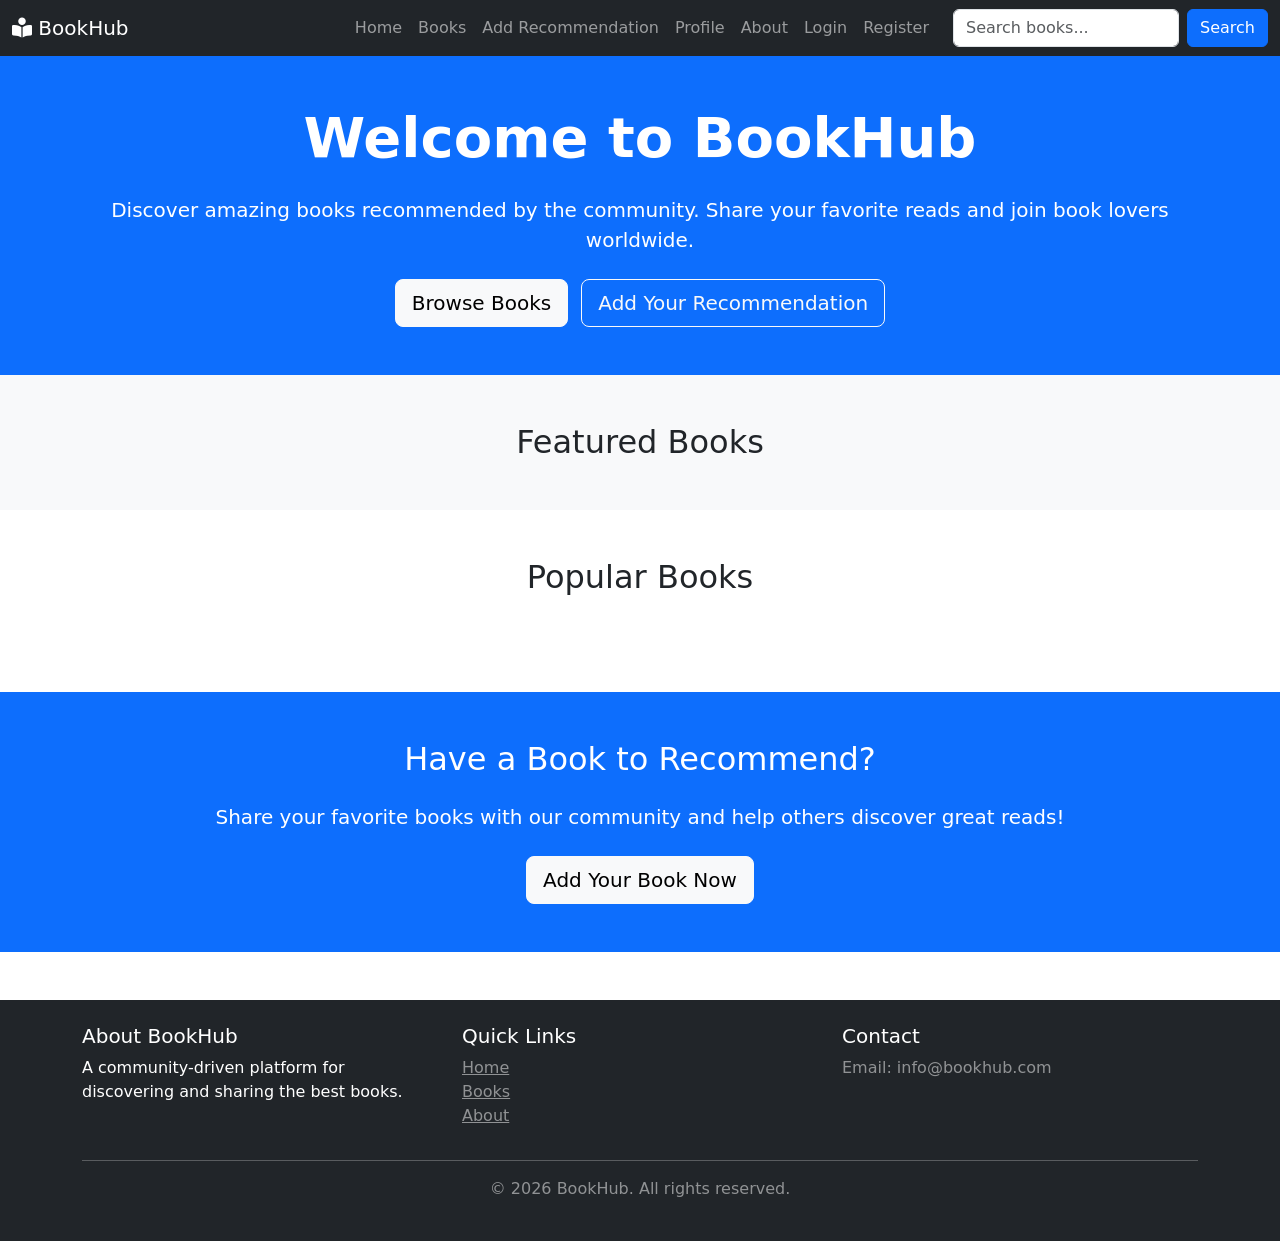
==== index.html @ e78e39db "Add basic files" ====
<!DOCTYPE html>
<html lang="en">
<head>
    <meta charset="UTF-8">
    <meta name="viewport" content="width=device-width, initial-scale=1.0">
    <title>BookHub - Crowdsourced Book Recommendations</title>
    <!-- Bootstrap 5 CSS -->
    <link href="https://cdnjs.cloudflare.com/ajax/libs/bootstrap/5.3.0/css/bootstrap.min.css" rel="stylesheet">
    <!-- Font Awesome for stars -->
    <link href="https://cdnjs.cloudflare.com/ajax/libs/font-awesome/6.4.0/css/all.min.css" rel="stylesheet">
    <!-- Custom CSS -->
    <link rel="stylesheet" href="css/style.css">
</head>
<body>
    <!-- Navigation Bar -->
    <nav class="navbar navbar-expand-lg navbar-dark bg-dark sticky-top">
        <div class="container-fluid">
            <a class="navbar-brand" href="index.html">
                <i class="fas fa-book-reader"></i> BookHub
            </a>
            <button class="navbar-toggler" type="button" data-bs-toggle="collapse" data-bs-target="#navbarNav">
                <span class="navbar-toggler-icon"></span>
            </button>
            <div class="collapse navbar-collapse" id="navbarNav">
                <ul class="navbar-nav ms-auto">
                    <li class="nav-item">
                        <a class="nav-link" href="index.html">Home</a>
                    </li>
                    <li class="nav-item">
                        <a class="nav-link" href="books.html">Books</a>
                    </li>
                    <li class="nav-item">
                        <a class="nav-link" href="add-book.html">Add Recommendation</a>
                    </li>
                    <li class="nav-item">
                        <a class="nav-link" href="profile.html">Profile</a>
                    </li>
                    <li class="nav-item">
                        <a class="nav-link" href="about.html">About</a>
                    </li>
                    <li class="nav-item">
                        <a class="nav-link" href="login.html">Login</a>
                    </li>
                    <li class="nav-item">
                        <a class="nav-link" href="register.html">Register</a>
                    </li>
                </ul>
                <!-- Search Bar -->
                <form class="d-flex ms-3" id="navSearchForm">
                    <input class="form-control me-2" type="text" id="navSearchInput" placeholder="Search books...">
                    <button class="btn btn-primary" type="submit">Search</button>
                </form>
            </div>
        </div>
    </nav>

    <!-- Hero Banner -->
    <section class="hero-banner bg-primary text-white py-5">
        <div class="container text-center">
            <h1 class="display-4 fw-bold mb-4">Welcome to BookHub</h1>
            <p class="lead mb-4">Discover amazing books recommended by the community. Share your favorite reads and join book lovers worldwide.</p>
            <a href="books.html" class="btn btn-light btn-lg me-2">Browse Books</a>
            <a href="add-book.html" class="btn btn-outline-light btn-lg">Add Your Recommendation</a>
        </div>
    </section>

    <!-- Featured Books Section -->
    <section class="py-5 bg-light">
        <div class="container">
            <h2 class="text-center mb-4">Featured Books</h2>
            <div id="featuredBooks" class="row g-4">
                <!-- Featured books will be loaded here by JavaScript -->
            </div>
        </div>
    </section>

    <!-- Popular Books Section -->
    <section class="py-5">
        <div class="container">
            <h2 class="text-center mb-4">Popular Books</h2>
            <div id="popularBooks" class="row g-4">
                <!-- Popular books will be loaded here by JavaScript -->
            </div>
        </div>
    </section>

    <!-- Call-to-Action Section -->
    <section class="cta-section bg-primary text-white py-5 mt-5">
        <div class="container text-center">
            <h2 class="mb-4">Have a Book to Recommend?</h2>
            <p class="lead mb-4">Share your favorite books with our community and help others discover great reads!</p>
            <a href="add-book.html" class="btn btn-light btn-lg">Add Your Book Now</a>
        </div>
    </section>

    <!-- Footer -->
    <footer class="bg-dark text-white mt-5 py-4">
        <div class="container">
            <div class="row">
                <div class="col-md-4">
                    <h5>About BookHub</h5>
                    <p>A community-driven platform for discovering and sharing the best books.</p>
                </div>
                <div class="col-md-4">
                    <h5>Quick Links</h5>
                    <ul class="list-unstyled">
                        <li><a href="index.html" class="text-white-50">Home</a></li>
                        <li><a href="books.html" class="text-white-50">Books</a></li>
                        <li><a href="about.html" class="text-white-50">About</a></li>
                    </ul>
                </div>
                <div class="col-md-4">
                    <h5>Contact</h5>
                    <p class="text-white-50">Email: info@bookhub.com</p>
                </div>
            </div>
            <hr class="my-3">
            <div class="text-center text-white-50">
                <p>&copy; 2026 BookHub. All rights reserved.</p>
            </div>
        </div>
    </footer>

    <!-- jQuery -->
    <script src="https://code.jquery.com/jquery-3.6.0.min.js"></script>
    <!-- Bootstrap 5 JS -->
    <script src="https://cdnjs.cloudflare.com/ajax/libs/bootstrap/5.3.0/js/bootstrap.bundle.min.js"></script>
    <!-- Custom JS -->
    <script src="js/script.js"></script>
    <script src="js/chatbot.js"></script>
    <script>
        // Load featured and popular books on home page
        $(document).ready(function() {
            loadFeaturedBooks();
            loadPopularBooks();
        });

        function loadFeaturedBooks() {
            const books = getAllBooks();
            const featured = books.slice(0, 3);
            renderBooks(featured, '#featuredBooks');
        }

        function loadPopularBooks() {
            const books = getAllBooks();
            const popular = books.sort((a, b) => (b.rating || 0) - (a.rating || 0)).slice(0, 6);
            renderBooks(popular, '#popularBooks');
        }

        function renderBooks(books, containerId) {
            const container = $(containerId);
            container.empty();

            books.forEach(book => {
                const bookCard = `
                    <div class="col-md-4 col-lg-3">
                        <div class="card book-card h-100">
                            <img src="${book.imageUrl || 'https://via.placeholder.com/300x400?text=Book+Cover'}" class="card-img-top book-cover" alt="${book.title}">
                            <div class="card-body d-flex flex-column">
                                <h5 class="card-title">${book.title}</h5>
                                <p class="card-text text-muted">by ${book.author}</p>
                                <p class="card-text"><small class="text-secondary">Genre: ${book.genre}</small></p>
                                <div class="mb-3">
                                    <span class="badge bg-warning text-dark">${(book.rating || 0).toFixed(1)} ⭐</span>
                                </div>
                                <a href="book-detail.html?id=${book.id}" class="btn btn-primary mt-auto">View Details</a>
                            </div>
                        </div>
                    </div>
                `;
                container.append(bookCard);
            });
        }

        // Handle navigation search
        $('#navSearchForm').on('submit', function(e) {
            e.preventDefault();
            const query = $('#navSearchInput').val();
            if (query) {
                window.location.href = `books.html?search=${encodeURIComponent(query)}`;
            }
        });
    </script>
</body>
</html>
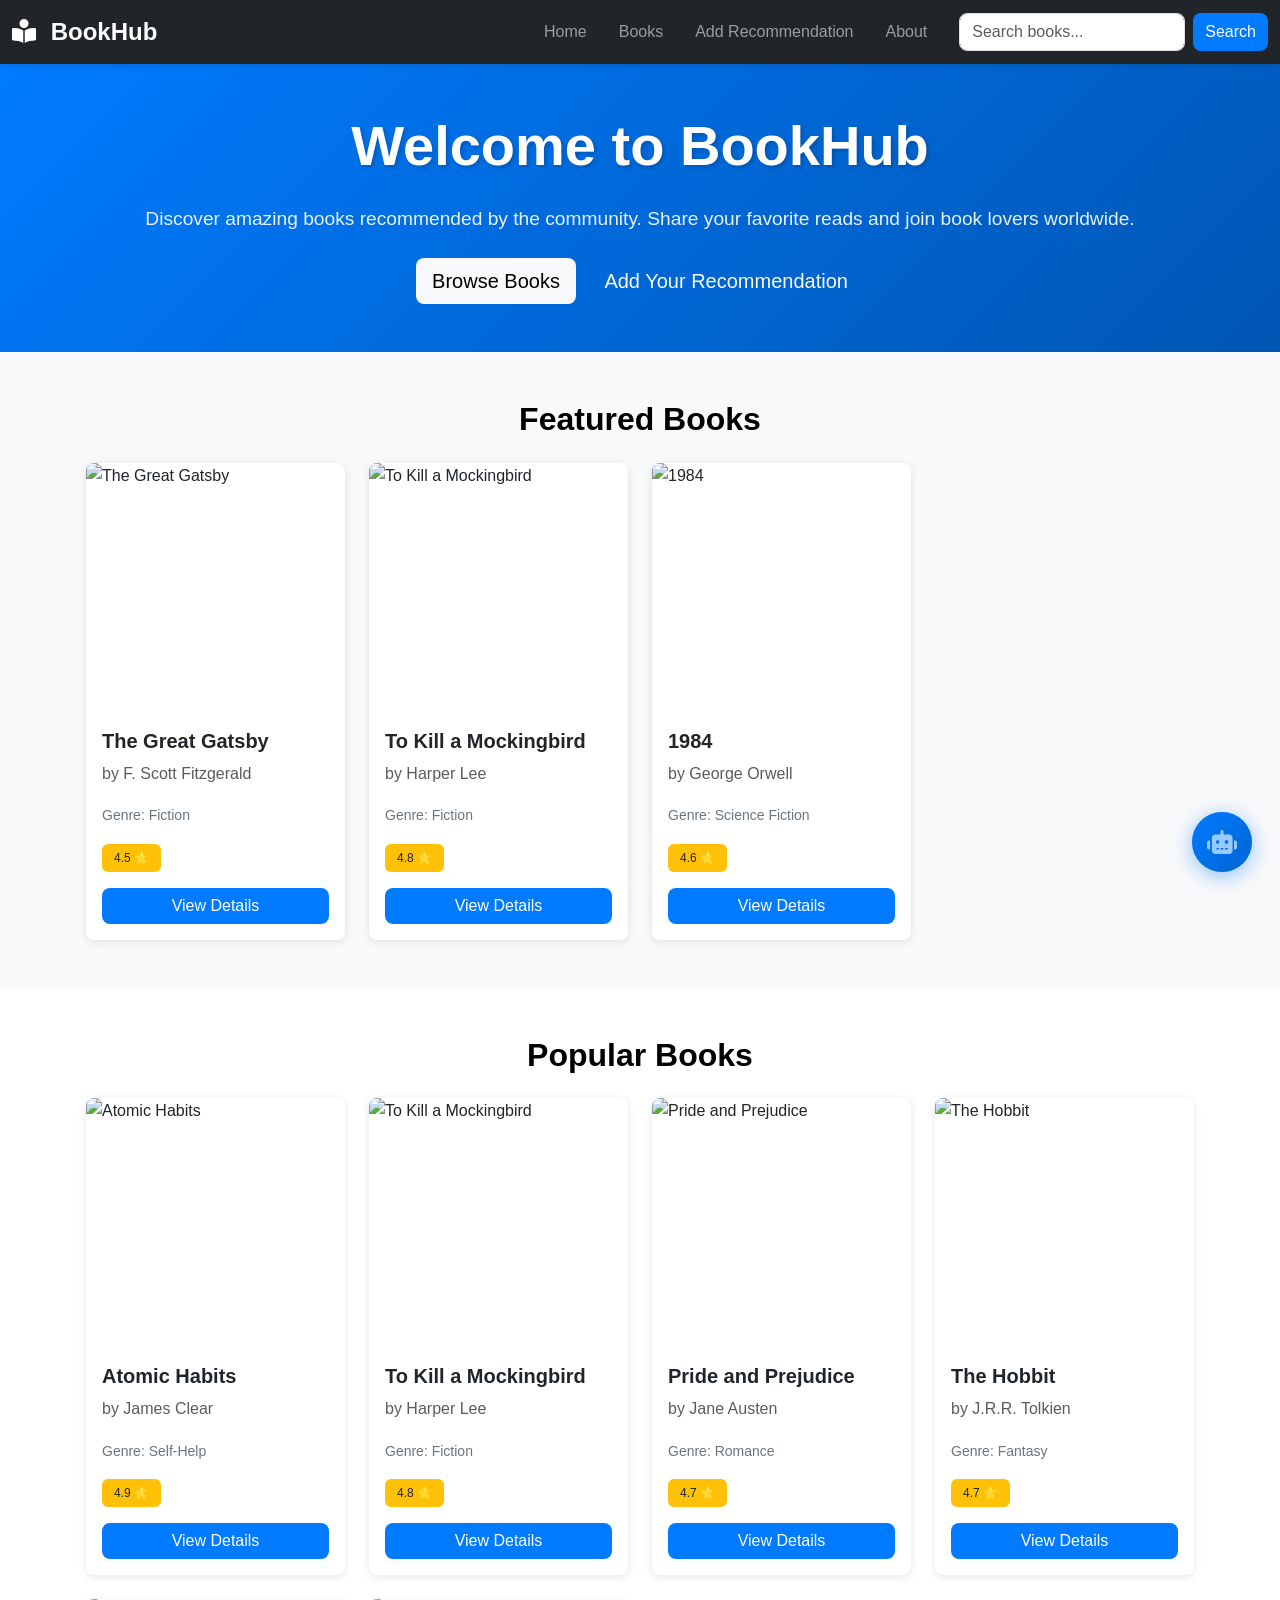
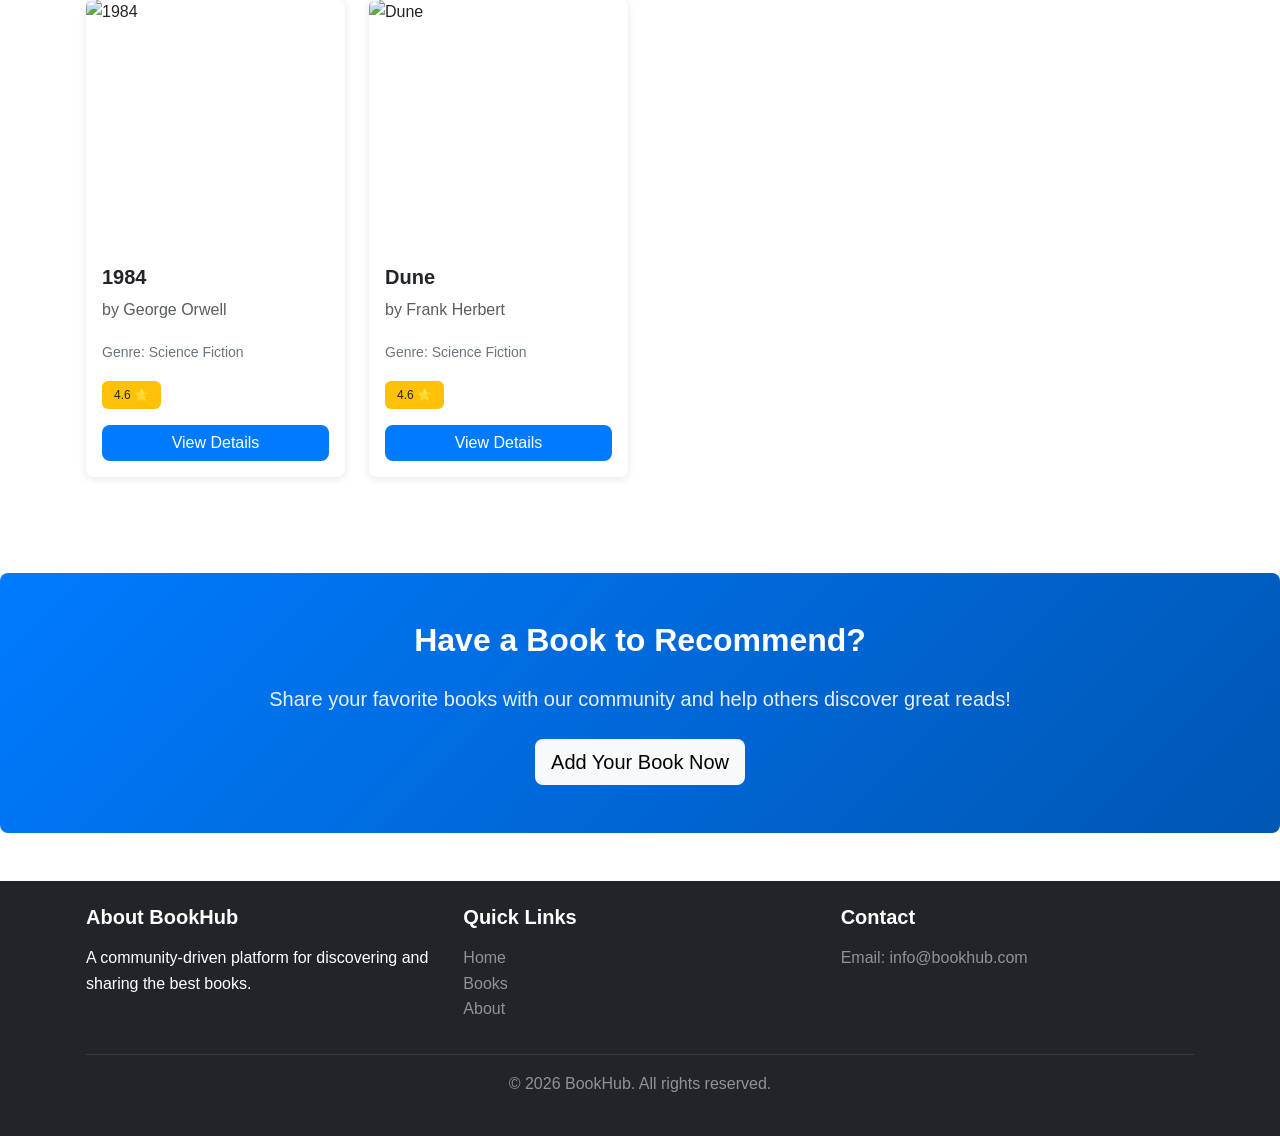
==== commit 7617f29f: "adjust path in html and remove login/register capabilites" ====
--- a/index.html
+++ b/index.html
@@ -1,185 +1,176 @@
-<!DOCTYPE html>
-<html lang="en">
-<head>
-    <meta charset="UTF-8">
-    <meta name="viewport" content="width=device-width, initial-scale=1.0">
-    <title>BookHub - Crowdsourced Book Recommendations</title>
-    <!-- Bootstrap 5 CSS -->
-    <link href="https://cdnjs.cloudflare.com/ajax/libs/bootstrap/5.3.0/css/bootstrap.min.css" rel="stylesheet">
-    <!-- Font Awesome for stars -->
-    <link href="https://cdnjs.cloudflare.com/ajax/libs/font-awesome/6.4.0/css/all.min.css" rel="stylesheet">
-    <!-- Custom CSS -->
-    <link rel="stylesheet" href="css/style.css">
-</head>
-<body>
-    <!-- Navigation Bar -->
-    <nav class="navbar navbar-expand-lg navbar-dark bg-dark sticky-top">
-        <div class="container-fluid">
-            <a class="navbar-brand" href="index.html">
-                <i class="fas fa-book-reader"></i> BookHub
-            </a>
-            <button class="navbar-toggler" type="button" data-bs-toggle="collapse" data-bs-target="#navbarNav">
-                <span class="navbar-toggler-icon"></span>
-            </button>
-            <div class="collapse navbar-collapse" id="navbarNav">
-                <ul class="navbar-nav ms-auto">
-                    <li class="nav-item">
-                        <a class="nav-link" href="index.html">Home</a>
-                    </li>
-                    <li class="nav-item">
-                        <a class="nav-link" href="books.html">Books</a>
-                    </li>
-                    <li class="nav-item">
-                        <a class="nav-link" href="add-book.html">Add Recommendation</a>
-                    </li>
-                    <li class="nav-item">
-                        <a class="nav-link" href="profile.html">Profile</a>
-                    </li>
-                    <li class="nav-item">
-                        <a class="nav-link" href="about.html">About</a>
-                    </li>
-                    <li class="nav-item">
-                        <a class="nav-link" href="login.html">Login</a>
-                    </li>
-                    <li class="nav-item">
-                        <a class="nav-link" href="register.html">Register</a>
-                    </li>
-                </ul>
-                <!-- Search Bar -->
-                <form class="d-flex ms-3" id="navSearchForm">
-                    <input class="form-control me-2" type="text" id="navSearchInput" placeholder="Search books...">
-                    <button class="btn btn-primary" type="submit">Search</button>
-                </form>
-            </div>
-        </div>
-    </nav>
-
-    <!-- Hero Banner -->
-    <section class="hero-banner bg-primary text-white py-5">
-        <div class="container text-center">
-            <h1 class="display-4 fw-bold mb-4">Welcome to BookHub</h1>
-            <p class="lead mb-4">Discover amazing books recommended by the community. Share your favorite reads and join book lovers worldwide.</p>
-            <a href="books.html" class="btn btn-light btn-lg me-2">Browse Books</a>
-            <a href="add-book.html" class="btn btn-outline-light btn-lg">Add Your Recommendation</a>
-        </div>
-    </section>
-
-    <!-- Featured Books Section -->
-    <section class="py-5 bg-light">
-        <div class="container">
-            <h2 class="text-center mb-4">Featured Books</h2>
-            <div id="featuredBooks" class="row g-4">
-                <!-- Featured books will be loaded here by JavaScript -->
-            </div>
-        </div>
-    </section>
-
-    <!-- Popular Books Section -->
-    <section class="py-5">
-        <div class="container">
-            <h2 class="text-center mb-4">Popular Books</h2>
-            <div id="popularBooks" class="row g-4">
-                <!-- Popular books will be loaded here by JavaScript -->
-            </div>
-        </div>
-    </section>
-
-    <!-- Call-to-Action Section -->
-    <section class="cta-section bg-primary text-white py-5 mt-5">
-        <div class="container text-center">
-            <h2 class="mb-4">Have a Book to Recommend?</h2>
-            <p class="lead mb-4">Share your favorite books with our community and help others discover great reads!</p>
-            <a href="add-book.html" class="btn btn-light btn-lg">Add Your Book Now</a>
-        </div>
-    </section>
-
-    <!-- Footer -->
-    <footer class="bg-dark text-white mt-5 py-4">
-        <div class="container">
-            <div class="row">
-                <div class="col-md-4">
-                    <h5>About BookHub</h5>
-                    <p>A community-driven platform for discovering and sharing the best books.</p>
-                </div>
-                <div class="col-md-4">
-                    <h5>Quick Links</h5>
-                    <ul class="list-unstyled">
-                        <li><a href="index.html" class="text-white-50">Home</a></li>
-                        <li><a href="books.html" class="text-white-50">Books</a></li>
-                        <li><a href="about.html" class="text-white-50">About</a></li>
-                    </ul>
-                </div>
-                <div class="col-md-4">
-                    <h5>Contact</h5>
-                    <p class="text-white-50">Email: info@bookhub.com</p>
-                </div>
-            </div>
-            <hr class="my-3">
-            <div class="text-center text-white-50">
-                <p>&copy; 2026 BookHub. All rights reserved.</p>
-            </div>
-        </div>
-    </footer>
-
-    <!-- jQuery -->
-    <script src="https://code.jquery.com/jquery-3.6.0.min.js"></script>
-    <!-- Bootstrap 5 JS -->
-    <script src="https://cdnjs.cloudflare.com/ajax/libs/bootstrap/5.3.0/js/bootstrap.bundle.min.js"></script>
-    <!-- Custom JS -->
-    <script src="js/script.js"></script>
-    <script src="js/chatbot.js"></script>
-    <script>
-        // Load featured and popular books on home page
-        $(document).ready(function() {
-            loadFeaturedBooks();
-            loadPopularBooks();
-        });
-
-        function loadFeaturedBooks() {
-            const books = getAllBooks();
-            const featured = books.slice(0, 3);
-            renderBooks(featured, '#featuredBooks');
-        }
-
-        function loadPopularBooks() {
-            const books = getAllBooks();
-            const popular = books.sort((a, b) => (b.rating || 0) - (a.rating || 0)).slice(0, 6);
-            renderBooks(popular, '#popularBooks');
-        }
-
-        function renderBooks(books, containerId) {
-            const container = $(containerId);
-            container.empty();
-
-            books.forEach(book => {
-                const bookCard = `
-                    <div class="col-md-4 col-lg-3">
-                        <div class="card book-card h-100">
-                            <img src="${book.imageUrl || 'https://via.placeholder.com/300x400?text=Book+Cover'}" class="card-img-top book-cover" alt="${book.title}">
-                            <div class="card-body d-flex flex-column">
-                                <h5 class="card-title">${book.title}</h5>
-                                <p class="card-text text-muted">by ${book.author}</p>
-                                <p class="card-text"><small class="text-secondary">Genre: ${book.genre}</small></p>
-                                <div class="mb-3">
-                                    <span class="badge bg-warning text-dark">${(book.rating || 0).toFixed(1)} ⭐</span>
-                                </div>
-                                <a href="book-detail.html?id=${book.id}" class="btn btn-primary mt-auto">View Details</a>
-                            </div>
-                        </div>
-                    </div>
-                `;
-                container.append(bookCard);
-            });
-        }
-
-        // Handle navigation search
-        $('#navSearchForm').on('submit', function(e) {
-            e.preventDefault();
-            const query = $('#navSearchInput').val();
-            if (query) {
-                window.location.href = `books.html?search=${encodeURIComponent(query)}`;
-            }
-        });
-    </script>
-</body>
-</html>
+<!DOCTYPE html>
+<html lang="en">
+<head>
+    <meta charset="UTF-8">
+    <meta name="viewport" content="width=device-width, initial-scale=1.0">
+    <title>BookHub - Crowdsourced Book Recommendations</title>
+    <!-- Bootstrap 5 CSS -->
+    <link href="https://cdnjs.cloudflare.com/ajax/libs/bootstrap/5.3.0/css/bootstrap.min.css" rel="stylesheet">
+    <!-- Font Awesome for stars -->
+    <link href="https://cdnjs.cloudflare.com/ajax/libs/font-awesome/6.4.0/css/all.min.css" rel="stylesheet">
+    <!-- Custom CSS -->
+    <link rel="stylesheet" href="css/style.css">
+</head>
+<body>
+    <!-- Navigation Bar -->
+    <nav class="navbar navbar-expand-lg navbar-dark bg-dark sticky-top">
+        <div class="container-fluid">
+            <a class="navbar-brand" href="index.html">
+                <i class="fas fa-book-reader"></i> BookHub
+            </a>
+            <button class="navbar-toggler" type="button" data-bs-toggle="collapse" data-bs-target="#navbarNav">
+                <span class="navbar-toggler-icon"></span>
+            </button>
+            <div class="collapse navbar-collapse" id="navbarNav">
+                <ul class="navbar-nav ms-auto">
+                    <li class="nav-item">
+                        <a class="nav-link" href="index.html">Home</a>
+                    </li>
+                    <li class="nav-item">
+                        <a class="nav-link" href="/pages/books.html">Books</a>
+                    </li>
+                    <li class="nav-item">
+                        <a class="nav-link" href="/pages/add-book.html">Add Recommendation</a>
+                    </li>
+                    <li class="nav-item">
+                        <a class="nav-link" href="/pages/about.html">About</a>
+                    </li>
+                </ul>
+                <!-- Search Bar -->
+                <form class="d-flex ms-3" id="navSearchForm">
+                    <input class="form-control me-2" type="text" id="navSearchInput" placeholder="Search books...">
+                    <button class="btn btn-primary" type="submit">Search</button>
+                </form>
+            </div>
+        </div>
+    </nav>
+
+    <!-- Hero Banner -->
+    <section class="hero-banner bg-primary text-white py-5">
+        <div class="container text-center">
+            <h1 class="display-4 fw-bold mb-4">Welcome to BookHub</h1>
+            <p class="lead mb-4">Discover amazing books recommended by the community. Share your favorite reads and join book lovers worldwide.</p>
+            <a href="/pages/books.html" class="btn btn-light btn-lg me-2">Browse Books</a>
+            <a href="/pages/add-book.html" class="btn btn-outline-light btn-lg">Add Your Recommendation</a>
+        </div>
+    </section>
+
+    <!-- Featured Books Section -->
+    <section class="py-5 bg-light">
+        <div class="container">
+            <h2 class="text-center mb-4">Featured Books</h2>
+            <div id="featuredBooks" class="row g-4">
+                <!-- Featured books will be loaded here by JavaScript -->
+            </div>
+        </div>
+    </section>
+
+    <!-- Popular Books Section -->
+    <section class="py-5">
+        <div class="container">
+            <h2 class="text-center mb-4">Popular Books</h2>
+            <div id="popularBooks" class="row g-4">
+                <!-- Popular books will be loaded here by JavaScript -->
+            </div>
+        </div>
+    </section>
+
+    <!-- Call-to-Action Section -->
+    <section class="cta-section bg-primary text-white py-5 mt-5">
+        <div class="container text-center">
+            <h2 class="mb-4">Have a Book to Recommend?</h2>
+            <p class="lead mb-4">Share your favorite books with our community and help others discover great reads!</p>
+            <a href="/pages/add-book.html" class="btn btn-light btn-lg">Add Your Book Now</a>
+        </div>
+    </section>
+
+    <!-- Footer -->
+    <footer class="bg-dark text-white mt-5 py-4">
+        <div class="container">
+            <div class="row">
+                <div class="col-md-4">
+                    <h5>About BookHub</h5>
+                    <p>A community-driven platform for discovering and sharing the best books.</p>
+                </div>
+                <div class="col-md-4">
+                    <h5>Quick Links</h5>
+                    <ul class="list-unstyled">
+                        <li><a href="index.html" class="text-white-50">Home</a></li>
+                        <li><a href="/pages/books.html" class="text-white-50">Books</a></li>
+                        <li><a href="/pages/about.html" class="text-white-50">About</a></li>
+                    </ul>
+                </div>
+                <div class="col-md-4">
+                    <h5>Contact</h5>
+                    <p class="text-white-50">Email: info@bookhub.com</p>
+                </div>
+            </div>
+            <hr class="my-3">
+            <div class="text-center text-white-50">
+                <p>&copy; 2026 BookHub. All rights reserved.</p>
+            </div>
+        </div>
+    </footer>
+
+    <!-- jQuery -->
+    <script src="https://code.jquery.com/jquery-3.6.0.min.js"></script>
+    <!-- Bootstrap 5 JS -->
+    <script src="https://cdnjs.cloudflare.com/ajax/libs/bootstrap/5.3.0/js/bootstrap.bundle.min.js"></script>
+    <!-- Custom JS -->
+    <script src="js/script.js"></script>
+    <script src="js/chatbot.js"></script>
+    <script>
+        // Load featured and popular books on home page
+        $(document).ready(function() {
+            loadFeaturedBooks();
+            loadPopularBooks();
+        });
+
+        function loadFeaturedBooks() {
+            const books = getAllBooks();
+            const featured = books.slice(0, 3);
+            renderBooks(featured, '#featuredBooks');
+        }
+
+        function loadPopularBooks() {
+            const books = getAllBooks();
+            const popular = books.sort((a, b) => (b.rating || 0) - (a.rating || 0)).slice(0, 6);
+            renderBooks(popular, '#popularBooks');
+        }
+
+        function renderBooks(books, containerId) {
+            const container = $(containerId);
+            container.empty();
+
+            books.forEach(book => {
+                const bookCard = `
+                    <div class="col-md-4 col-lg-3">
+                        <div class="card book-card h-100">
+                            <img src="${book.imageUrl || 'https://via.placeholder.com/300x400?text=Book+Cover'}" class="card-img-top book-cover" alt="${book.title}">
+                            <div class="card-body d-flex flex-column">
+                                <h5 class="card-title">${book.title}</h5>
+                                <p class="card-text text-muted">by ${book.author}</p>
+                                <p class="card-text"><small class="text-secondary">Genre: ${book.genre}</small></p>
+                                <div class="mb-3">
+                                    <span class="badge bg-warning text-dark">${(book.rating || 0).toFixed(1)} ⭐</span>
+                                </div>
+                                <a href="pages/book-detail.html?id=${book.id}" class="btn btn-primary mt-auto">View Details</a>
+                            </div>
+                        </div>
+                    </div>
+                `;
+                container.append(bookCard);
+            });
+        }
+
+        // Handle navigation search
+        $('#navSearchForm').on('submit', function(e) {
+            e.preventDefault();
+            const query = $('#navSearchInput').val();
+            if (query) {
+                window.location.href = `pages/books.html?search=${encodeURIComponent(query)}`;
+            }
+        });
+    </script>
+</body>
+</html>
--- a/css/style.css
+++ b/css/style.css
@@ -0,0 +1,1018 @@
+:root {
+    --primary-color: #007bff;
+    --secondary-color: #6c757d;
+    --success-color: #28a745;
+    --danger-color: #dc3545;
+    --warning-color: #ffc107;
+    --light-color: #f8f9fa;
+    --dark-color: #343a40;
+    --border-radius: 0.5rem;
+    --transition: all 0.3s ease;
+}
+
+html,
+body {
+    scroll-behavior: smooth;
+    font-family: 'Segoe UI', Tahoma, Geneva, Verdana, sans-serif;
+}
+
+body {
+    background-color: #ffffff;
+    color: #333;
+    line-height: 1.6;
+}
+
+/* Typography */
+h1,
+h2,
+h3,
+h4,
+h5,
+h6 {
+    font-weight: 600;
+    color: #000;
+}
+
+a {
+    color: var(--primary-color);
+    transition: var(--transition);
+}
+
+a:hover {
+    color: #0056b3;
+    text-decoration: none;
+}
+
+/* Navigation Bar */
+.navbar {
+    box-shadow: 0 2px 4px rgba(0, 0, 0, 0.1);
+}
+
+.navbar-brand {
+    font-size: 1.5rem;
+    font-weight: 700;
+    color: #fff !important;
+}
+
+.navbar-brand i {
+    margin-right: 0.5rem;
+}
+
+.nav-link {
+    transition: var(--transition);
+    margin: 0 0.5rem;
+}
+
+.nav-link:hover {
+    color: var(--warning-color) !important;
+}
+
+/* Hero Banner */
+.hero-banner {
+    background: linear-gradient(135deg, #007bff 0%, #0056b3 100%);
+    padding: 80px 0;
+    text-align: center;
+}
+
+.hero-banner h1 {
+    color: white;
+    margin-bottom: 1rem;
+    text-shadow: 2px 2px 4px rgba(0, 0, 0, 0.2);
+}
+
+.hero-banner p {
+    color: rgba(255, 255, 255, 0.9);
+    font-size: 1.2rem;
+}
+
+/* Cards */
+.card {
+    border: none;
+    box-shadow: 0 2px 8px rgba(0, 0, 0, 0.1);
+    transition: var(--transition);
+    border-radius: var(--border-radius);
+}
+
+.card:hover {
+    box-shadow: 0 6px 16px rgba(0, 0, 0, 0.15);
+    transform: translateY(-4px);
+}
+
+.book-card {
+    height: 100%;
+    overflow: hidden;
+}
+
+.book-card:hover {
+    box-shadow: 0 8px 20px rgba(0, 0, 0, 0.2);
+}
+
+.book-cover {
+    height: 250px;
+    object-fit: cover;
+    transition: var(--transition);
+}
+
+.book-card:hover .book-cover {
+    transform: scale(1.05);
+}
+
+.book-detail-cover {
+    height: auto;
+    max-height: 500px;
+    object-fit: cover;
+}
+
+/* Buttons */
+.btn {
+    border-radius: var(--border-radius);
+    font-weight: 500;
+    transition: var(--transition);
+    border: none;
+}
+
+.btn-primary {
+    background-color: var(--primary-color);
+    color: white;
+}
+
+.btn-primary:hover {
+    background-color: #0056b3;
+    transform: translateY(-2px);
+    box-shadow: 0 4px 8px rgba(0, 123, 255, 0.3);
+}
+
+.btn-outline-secondary:hover {
+    transform: translateY(-2px);
+}
+
+/* Forms */
+.form-control,
+.form-select {
+    border-radius: var(--border-radius);
+    border: 1px solid #e0e0e0;
+    transition: var(--transition);
+}
+
+.form-control:focus,
+.form-select:focus {
+    border-color: var(--primary-color);
+    box-shadow: 0 0 0 0.2rem rgba(0, 123, 255, 0.25);
+}
+
+.form-label {
+    font-weight: 500;
+    color: #333;
+    margin-bottom: 0.5rem;
+}
+
+.invalid-feedback {
+    display: block;
+    color: var(--danger-color);
+    font-size: 0.875rem;
+    margin-top: 0.25rem;
+}
+
+/* Star Rating */
+.star-rating {
+    font-size: 2rem;
+    cursor: pointer;
+    display: flex;
+    gap: 0.5rem;
+}
+
+.star-rating .star {
+    color: #ddd;
+    transition: var(--transition);
+    cursor: pointer;
+}
+
+.star-rating .star:hover,
+.star-rating .star.hover {
+    color: var(--warning-color);
+    transform: scale(1.2);
+}
+
+.star-rating .star.active {
+    color: var(--warning-color);
+}
+
+/* Badges */
+.badge {
+    padding: 0.5rem 0.75rem;
+    font-weight: 500;
+}
+
+/* CTA Section */
+.cta-section {
+    background: linear-gradient(135deg, #007bff 0%, #0056b3 100%);
+    border-radius: var(--border-radius);
+    text-align: center;
+}
+
+.cta-section h2 {
+    color: white;
+}
+
+.cta-section p {
+    color: rgba(255, 255, 255, 0.9);
+}
+
+/* Footer */
+footer {
+    margin-top: auto;
+}
+
+footer a {
+    text-decoration: none;
+    transition: var(--transition);
+}
+
+footer a:hover {
+    color: white !important;
+}
+
+footer h5 {
+    color: white;
+    margin-bottom: 1rem;
+}
+
+/* Alerts */
+.alert {
+    border-radius: var(--border-radius);
+    border: none;
+}
+
+.alert-success {
+    background-color: #d4edda;
+    color: #155724;
+}
+
+.alert-danger {
+    background-color: #f8d7da;
+    color: #721c24;
+}
+
+.alert-info {
+    background-color: #d1ecf1;
+    color: #0c5460;
+}
+
+.alert-warning {
+    background-color: #fff3cd;
+    color: #856404;
+}
+
+/* Search Bar */
+#navSearchInput {
+    border-radius: var(--border-radius);
+}
+
+#navSearchInput:focus {
+    box-shadow: 0 0 0 0.2rem rgba(0, 123, 255, 0.25);
+}
+
+/* Profile Avatar */
+.profile-avatar {
+    padding: 20px;
+    background-color: var(--light-color);
+    border-radius: 50%;
+    display: inline-block;
+}
+
+/* Utility Classes */
+.text-white-50 {
+    color: rgba(255, 255, 255, 0.5);
+}
+
+.text-white-50:hover {
+    color: rgba(255, 255, 255, 0.8);
+}
+
+/* Responsive Images */
+.img-fluid {
+    max-width: 100%;
+    height: auto;
+}
+
+/* Shadows */
+.shadow-sm {
+    box-shadow: 0 1px 3px rgba(0, 0, 0, 0.12), 0 1px 2px rgba(0, 0, 0, 0.24);
+}
+
+.shadow-lg {
+    box-shadow: 0 10px 30px rgba(0, 0, 0, 0.10);
+}
+
+/* Container Padding */
+.container {
+    padding-left: 1rem;
+    padding-right: 1rem;
+}
+
+/* Modal Customization */
+.modal-content {
+    border-radius: var(--border-radius);
+    border: none;
+    box-shadow: 0 5px 30px rgba(0, 0, 0, 0.3);
+}
+
+.modal-header {
+    border-bottom: 1px solid #e0e0e0;
+    background-color: var(--light-color);
+}
+
+.modal-title {
+    font-weight: 600;
+    color: #333;
+}
+
+/* Tabs */
+.nav-tabs {
+    border-bottom: 2px solid #e0e0e0;
+}
+
+.nav-tabs .nav-link {
+    color: #666;
+    border: none;
+    border-bottom: 3px solid transparent;
+    transition: var(--transition);
+    padding-bottom: 0.5rem;
+}
+
+.nav-tabs .nav-link:hover {
+    color: var(--primary-color);
+    border-color: transparent;
+}
+
+.nav-tabs .nav-link.active {
+    color: var(--primary-color);
+    border-color: var(--primary-color);
+    background-color: transparent;
+}
+
+/* Scrollbar Styling */
+::-webkit-scrollbar {
+    width: 8px;
+    height: 8px;
+}
+
+::-webkit-scrollbar-track {
+    background: #f1f1f1;
+}
+
+::-webkit-scrollbar-thumb {
+    background: #888;
+    border-radius: 4px;
+}
+
+::-webkit-scrollbar-thumb:hover {
+    background: #555;
+}
+
+/* Responsive Design */
+@media (max-width: 768px) {
+    .hero-banner {
+        padding: 50px 0;
+    }
+
+    .hero-banner h1 {
+        font-size: 2rem;
+    }
+
+    .book-cover {
+        height: 200px;
+    }
+
+    .card {
+        margin-bottom: 1rem;
+    }
+
+    .navbar-brand {
+        font-size: 1.2rem;
+    }
+
+    .profile-avatar {
+        margin-bottom: 1rem;
+    }
+
+    .d-flex.ms-3 {
+        margin-left: 0 !important;
+        margin-top: 1rem;
+        width: 100%;
+    }
+
+    #navSearchInput {
+        width: 100%;
+        margin-bottom: 0.5rem;
+    }
+
+    .star-rating {
+        font-size: 1.5rem;
+    }
+
+    h1 {
+        font-size: 1.8rem;
+    }
+
+    h2 {
+        font-size: 1.5rem;
+    }
+}
+
+@media (max-width: 576px) {
+    .container-fluid {
+        padding-left: 0.5rem;
+        padding-right: 0.5rem;
+    }
+
+    .card-body {
+        padding: 1rem;
+    }
+
+    .btn-lg {
+        padding: 0.5rem 1rem;
+        font-size: 0.9rem;
+    }
+
+    .display-4 {
+        font-size: 2rem;
+    }
+
+    .lead {
+        font-size: 1rem;
+    }
+
+    .book-cover {
+        height: 150px;
+    }
+
+    .star-rating {
+        font-size: 1.2rem;
+    }
+}
+
+/* Animations */
+@keyframes fadeIn {
+    from {
+        opacity: 0;
+        transform: translateY(10px);
+    }
+
+    to {
+        opacity: 1;
+        transform: translateY(0);
+    }
+}
+
+.card {
+    animation: fadeIn 0.3s ease;
+}
+
+/* Hover Effects */
+.book-card {
+    position: relative;
+    overflow: hidden;
+}
+
+.book-card::before {
+    content: '';
+    position: absolute;
+    top: 0;
+    left: -100%;
+    width: 100%;
+    height: 100%;
+    background: rgba(0, 0, 0, 0.1);
+    transition: left 0.3s ease;
+    z-index: -1;
+}
+
+.book-card:hover::before {
+    left: 0;
+}
+
+/* Text Selection */
+::selection {
+    background-color: var(--primary-color);
+    color: white;
+}
+
+/* Scrollbar */
+html {
+    scroll-padding-top: 70px;
+}
+
+/* Loading State */
+.loading {
+    opacity: 0.6;
+    pointer-events: none;
+}
+
+/* Border Customization */
+.border-primary {
+    border-color: var(--primary-color) !important;
+    border-width: 2px !important;
+}
+
+/* Color Utilities */
+.text-primary {
+    color: var(--primary-color) !important;
+}
+
+.bg-primary {
+    background-color: var(--primary-color) !important;
+}
+
+.text-success {
+    color: var(--success-color) !important;
+}
+
+.bg-success {
+    background-color: var(--success-color) !important;
+}
+
+.text-warning {
+    color: var(--warning-color) !important;
+}
+
+.bg-warning {
+    background-color: var(--warning-color) !important;
+}
+
+.text-danger {
+    color: var(--danger-color) !important;
+}
+
+.bg-danger {
+    background-color: var(--danger-color) !important;
+}
+
+/* Divider */
+hr {
+    opacity: 0.1;
+}
+
+/* Link Customization */
+.text-white-50 {
+    color: rgba(255, 255, 255, 0.5) !important;
+}
+
+/* Transition Classes */
+.transition {
+    transition: var(--transition);
+}
+
+/* Focus Visible */
+:focus-visible {
+    outline: 2px solid var(--primary-color);
+    outline-offset: 2px;
+}
+
+/* Print Styles */
+@media print {
+
+    .navbar,
+    footer,
+    #chatbot-widget {
+        display: none;
+    }
+
+    body {
+        background-color: white;
+    }
+
+    .card {
+        box-shadow: none;
+        border: 1px solid #999;
+    }
+}
+
+/* ========================================
+   BookBot Chatbot Widget
+   ======================================== */
+
+/* Floating Toggle Button */
+.chatbot-toggle {
+    position: fixed;
+    bottom: 28px;
+    right: 28px;
+    width: 60px;
+    height: 60px;
+    border-radius: 50%;
+    background: linear-gradient(135deg, #007bff 0%, #0056b3 100%);
+    border: none;
+    color: white;
+    font-size: 1.5rem;
+    cursor: pointer;
+    z-index: 9999;
+    display: flex;
+    align-items: center;
+    justify-content: center;
+    box-shadow: 0 4px 20px rgba(0, 123, 255, 0.45);
+    transition: transform 0.3s ease, box-shadow 0.3s ease;
+}
+
+.chatbot-toggle:hover {
+    transform: scale(1.1);
+    box-shadow: 0 6px 28px rgba(0, 123, 255, 0.55);
+}
+
+.chatbot-toggle:active {
+    transform: scale(0.95);
+}
+
+.chatbot-toggle-icon,
+.chatbot-toggle-close {
+    display: flex;
+    align-items: center;
+    justify-content: center;
+}
+
+/* Pulse Animation */
+.chatbot-pulse {
+    position: absolute;
+    width: 100%;
+    height: 100%;
+    border-radius: 50%;
+    background: rgba(0, 123, 255, 0.4);
+    animation: chatbot-pulse-ring 2s ease-out infinite;
+    pointer-events: none;
+}
+
+@keyframes chatbot-pulse-ring {
+    0% {
+        transform: scale(1);
+        opacity: 0.6;
+    }
+
+    100% {
+        transform: scale(1.8);
+        opacity: 0;
+    }
+}
+
+/* Chat Window */
+.chatbot-window {
+    position: fixed;
+    bottom: 100px;
+    right: 28px;
+    width: 380px;
+    height: 520px;
+    background: #fff;
+    border-radius: 16px;
+    box-shadow: 0 12px 48px rgba(0, 0, 0, 0.18), 0 0 0 1px rgba(0, 0, 0, 0.04);
+    z-index: 9998;
+    display: flex;
+    flex-direction: column;
+    overflow: hidden;
+    opacity: 0;
+    transform: translateY(20px) scale(0.95);
+    transition: opacity 0.3s ease, transform 0.3s ease;
+}
+
+.chatbot-window-open {
+    opacity: 1;
+    transform: translateY(0) scale(1);
+}
+
+/* Header */
+.chatbot-header {
+    background: linear-gradient(135deg, #1a1a2e 0%, #16213e 50%, #0f3460 100%);
+    color: white;
+    padding: 16px 18px;
+    display: flex;
+    align-items: center;
+    justify-content: space-between;
+    flex-shrink: 0;
+}
+
+.chatbot-header-info {
+    display: flex;
+    align-items: center;
+    gap: 12px;
+}
+
+.chatbot-avatar {
+    width: 40px;
+    height: 40px;
+    border-radius: 50%;
+    background: rgba(255, 255, 255, 0.15);
+    display: flex;
+    align-items: center;
+    justify-content: center;
+    font-size: 1.1rem;
+    backdrop-filter: blur(8px);
+}
+
+.chatbot-header-text {
+    display: flex;
+    flex-direction: column;
+}
+
+.chatbot-title {
+    margin: 0;
+    color: white;
+    font-size: 1rem;
+    font-weight: 700;
+    letter-spacing: 0.3px;
+}
+
+.chatbot-status {
+    font-size: 0.75rem;
+    opacity: 0.85;
+    display: flex;
+    align-items: center;
+    gap: 5px;
+}
+
+.chatbot-status-dot {
+    width: 7px;
+    height: 7px;
+    border-radius: 50%;
+    background: #4ade80;
+    display: inline-block;
+    animation: chatbot-dot-pulse 2s ease-in-out infinite;
+}
+
+@keyframes chatbot-dot-pulse {
+
+    0%,
+    100% {
+        opacity: 1;
+    }
+
+    50% {
+        opacity: 0.4;
+    }
+}
+
+.chatbot-close-btn {
+    background: rgba(255, 255, 255, 0.12);
+    border: none;
+    color: white;
+    width: 32px;
+    height: 32px;
+    border-radius: 50%;
+    cursor: pointer;
+    display: flex;
+    align-items: center;
+    justify-content: center;
+    font-size: 0.9rem;
+    transition: background 0.2s ease;
+}
+
+.chatbot-close-btn:hover {
+    background: rgba(255, 255, 255, 0.25);
+}
+
+/* Messages Area */
+.chatbot-messages {
+    flex: 1;
+    overflow-y: auto;
+    padding: 18px 14px;
+    background: #f8f9fb;
+    display: flex;
+    flex-direction: column;
+    gap: 12px;
+}
+
+.chatbot-messages::-webkit-scrollbar {
+    width: 5px;
+}
+
+.chatbot-messages::-webkit-scrollbar-track {
+    background: transparent;
+}
+
+.chatbot-messages::-webkit-scrollbar-thumb {
+    background: #c4c9d4;
+    border-radius: 10px;
+}
+
+/* Message Styles */
+.chatbot-msg {
+    display: flex;
+    align-items: flex-end;
+    gap: 8px;
+    animation: chatbot-msg-in 0.3s ease;
+}
+
+@keyframes chatbot-msg-in {
+    from {
+        opacity: 0;
+        transform: translateY(8px);
+    }
+
+    to {
+        opacity: 1;
+        transform: translateY(0);
+    }
+}
+
+.chatbot-msg-user {
+    justify-content: flex-end;
+}
+
+.chatbot-msg-bot {
+    justify-content: flex-start;
+}
+
+.chatbot-msg-avatar {
+    width: 28px;
+    height: 28px;
+    border-radius: 50%;
+    background: linear-gradient(135deg, #1a1a2e, #0f3460);
+    display: flex;
+    align-items: center;
+    justify-content: center;
+    color: white;
+    font-size: 0.7rem;
+    flex-shrink: 0;
+}
+
+.chatbot-msg-bubble {
+    max-width: 82%;
+    padding: 10px 14px;
+    border-radius: 16px;
+    font-size: 0.88rem;
+    line-height: 1.55;
+    word-break: break-word;
+}
+
+.chatbot-msg-bubble-user {
+    background: linear-gradient(135deg, #007bff, #0056b3);
+    color: white;
+    border-bottom-right-radius: 4px;
+}
+
+.chatbot-msg-bubble-bot {
+    background: white;
+    color: #333;
+    border-bottom-left-radius: 4px;
+    box-shadow: 0 1px 4px rgba(0, 0, 0, 0.06);
+}
+
+.chatbot-msg-bubble-bot strong {
+    color: #0056b3;
+}
+
+.chatbot-bullet {
+    color: #007bff;
+    font-weight: bold;
+    margin-right: 2px;
+}
+
+/* Typing Indicator */
+.chatbot-typing-bubble {
+    display: flex;
+    align-items: center;
+    gap: 5px;
+    padding: 12px 18px;
+}
+
+.chatbot-typing-dot {
+    width: 8px;
+    height: 8px;
+    border-radius: 50%;
+    background: #a0aec0;
+    animation: chatbot-typing-bounce 1.4s ease-in-out infinite;
+}
+
+.chatbot-typing-dot:nth-child(2) {
+    animation-delay: 0.2s;
+}
+
+.chatbot-typing-dot:nth-child(3) {
+    animation-delay: 0.4s;
+}
+
+@keyframes chatbot-typing-bounce {
+
+    0%,
+    60%,
+    100% {
+        transform: translateY(0);
+    }
+
+    30% {
+        transform: translateY(-6px);
+    }
+}
+
+/* Quick Actions */
+.chatbot-quick-actions {
+    display: flex;
+    gap: 6px;
+    padding: 8px 14px;
+    overflow-x: auto;
+    background: #fff;
+    border-top: 1px solid #eef0f5;
+    flex-shrink: 0;
+}
+
+.chatbot-quick-actions::-webkit-scrollbar {
+    height: 0;
+}
+
+.chatbot-quick-btn {
+    flex-shrink: 0;
+    padding: 5px 12px;
+    border-radius: 20px;
+    border: 1px solid #dde1e9;
+    background: #f8f9fb;
+    color: #4a5568;
+    font-size: 0.78rem;
+    cursor: pointer;
+    transition: all 0.2s ease;
+    white-space: nowrap;
+    font-weight: 500;
+}
+
+.chatbot-quick-btn:hover {
+    background: #007bff;
+    color: white;
+    border-color: #007bff;
+    transform: translateY(-1px);
+    box-shadow: 0 2px 8px rgba(0, 123, 255, 0.25);
+}
+
+/* Input Area */
+.chatbot-input-area {
+    padding: 12px 14px;
+    background: #fff;
+    border-top: 1px solid #eef0f5;
+    flex-shrink: 0;
+}
+
+.chatbot-form {
+    display: flex;
+    align-items: center;
+    gap: 8px;
+}
+
+.chatbot-input {
+    flex: 1;
+    padding: 10px 16px;
+    border: 1.5px solid #dde1e9;
+    border-radius: 24px;
+    font-size: 0.88rem;
+    outline: none;
+    transition: border-color 0.2s ease, box-shadow 0.2s ease;
+    background: #f8f9fb;
+    color: #333;
+}
+
+.chatbot-input:focus {
+    border-color: #007bff;
+    box-shadow: 0 0 0 3px rgba(0, 123, 255, 0.12);
+    background: #fff;
+}
+
+.chatbot-input::placeholder {
+    color: #a0aec0;
+}
+
+.chatbot-send-btn {
+    width: 40px;
+    height: 40px;
+    border-radius: 50%;
+    border: none;
+    background: linear-gradient(135deg, #007bff, #0056b3);
+    color: white;
+    cursor: pointer;
+    display: flex;
+    align-items: center;
+    justify-content: center;
+    font-size: 0.9rem;
+    transition: transform 0.2s ease, box-shadow 0.2s ease;
+    flex-shrink: 0;
+}
+
+.chatbot-send-btn:hover {
+    transform: scale(1.08);
+    box-shadow: 0 3px 12px rgba(0, 123, 255, 0.35);
+}
+
+.chatbot-send-btn:active {
+    transform: scale(0.95);
+}
+
+/* ── Chatbot Responsive ── */
+@media (max-width: 480px) {
+    .chatbot-window {
+        bottom: 0;
+        right: 0;
+        left: 0;
+        width: 100%;
+        height: 100%;
+        border-radius: 0;
+    }
+
+    .chatbot-toggle {
+        bottom: 16px;
+        right: 16px;
+        width: 52px;
+        height: 52px;
+        font-size: 1.3rem;
+    }
+}
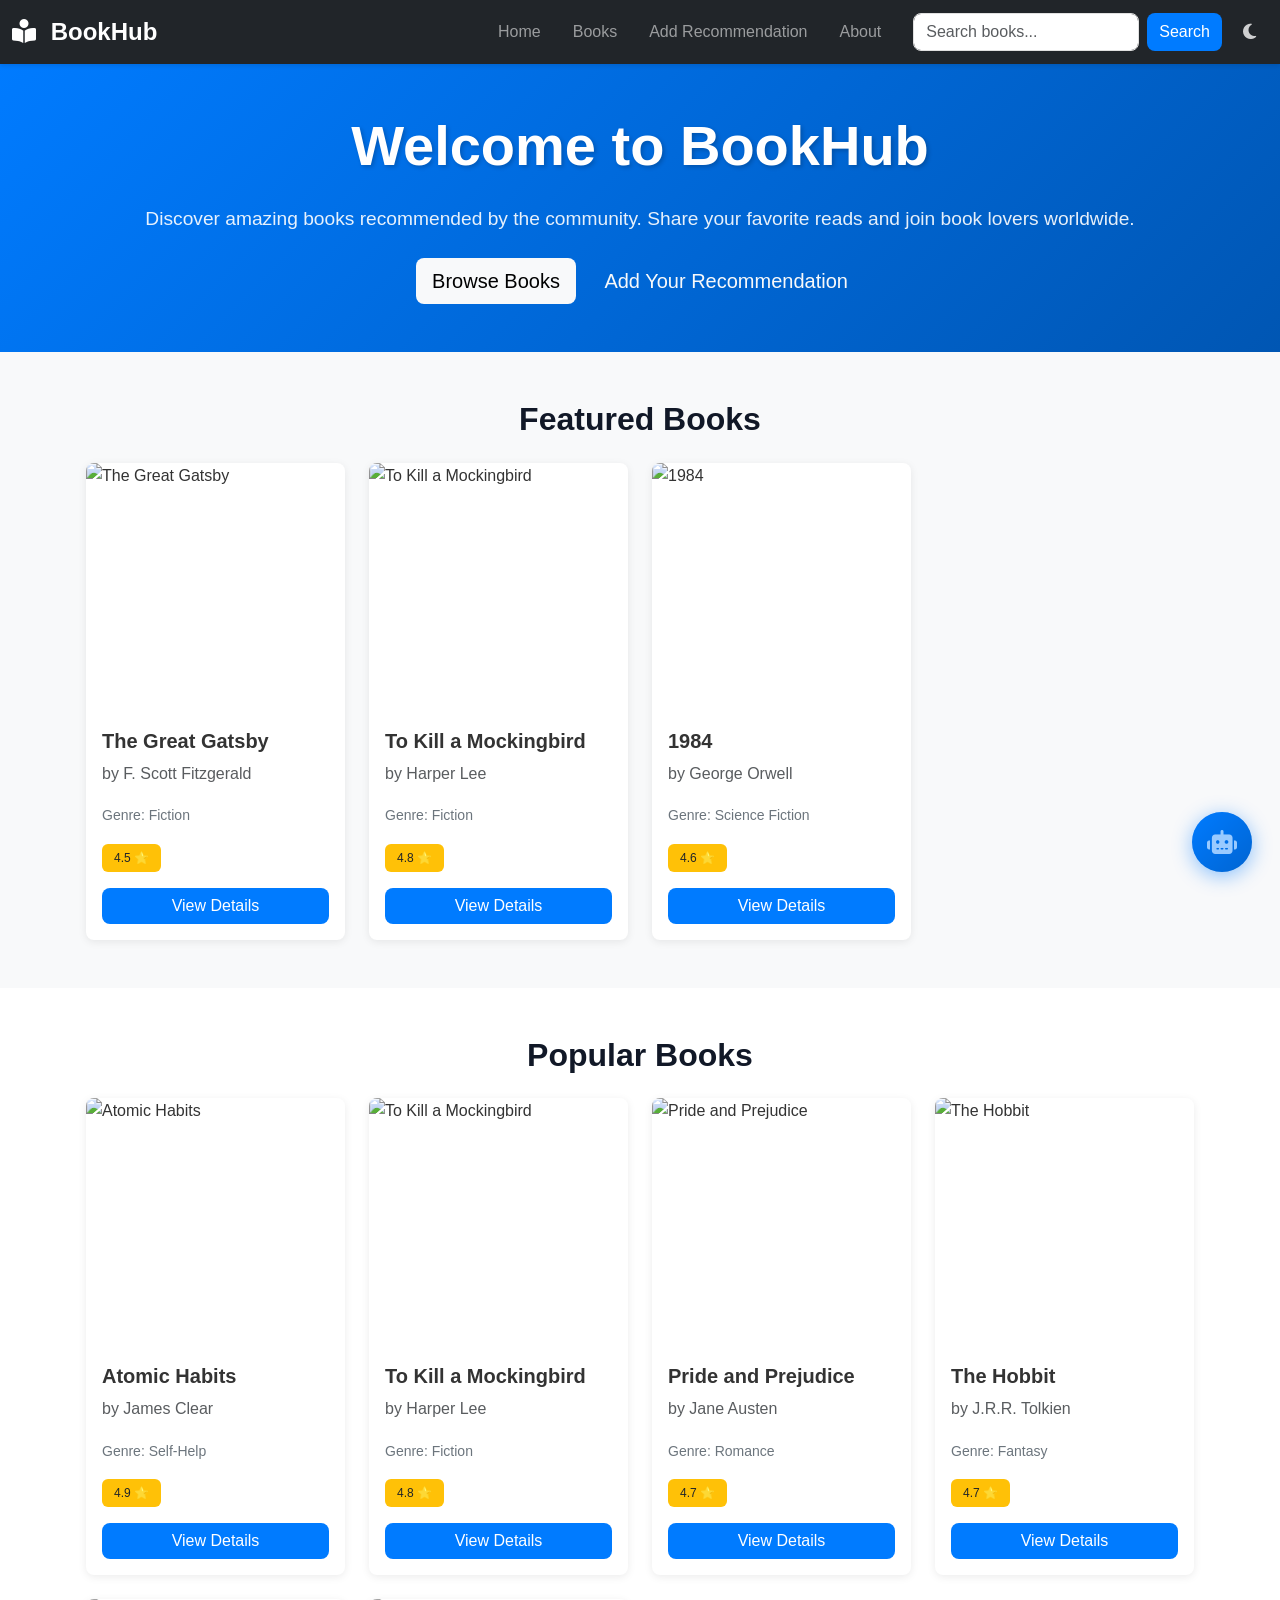
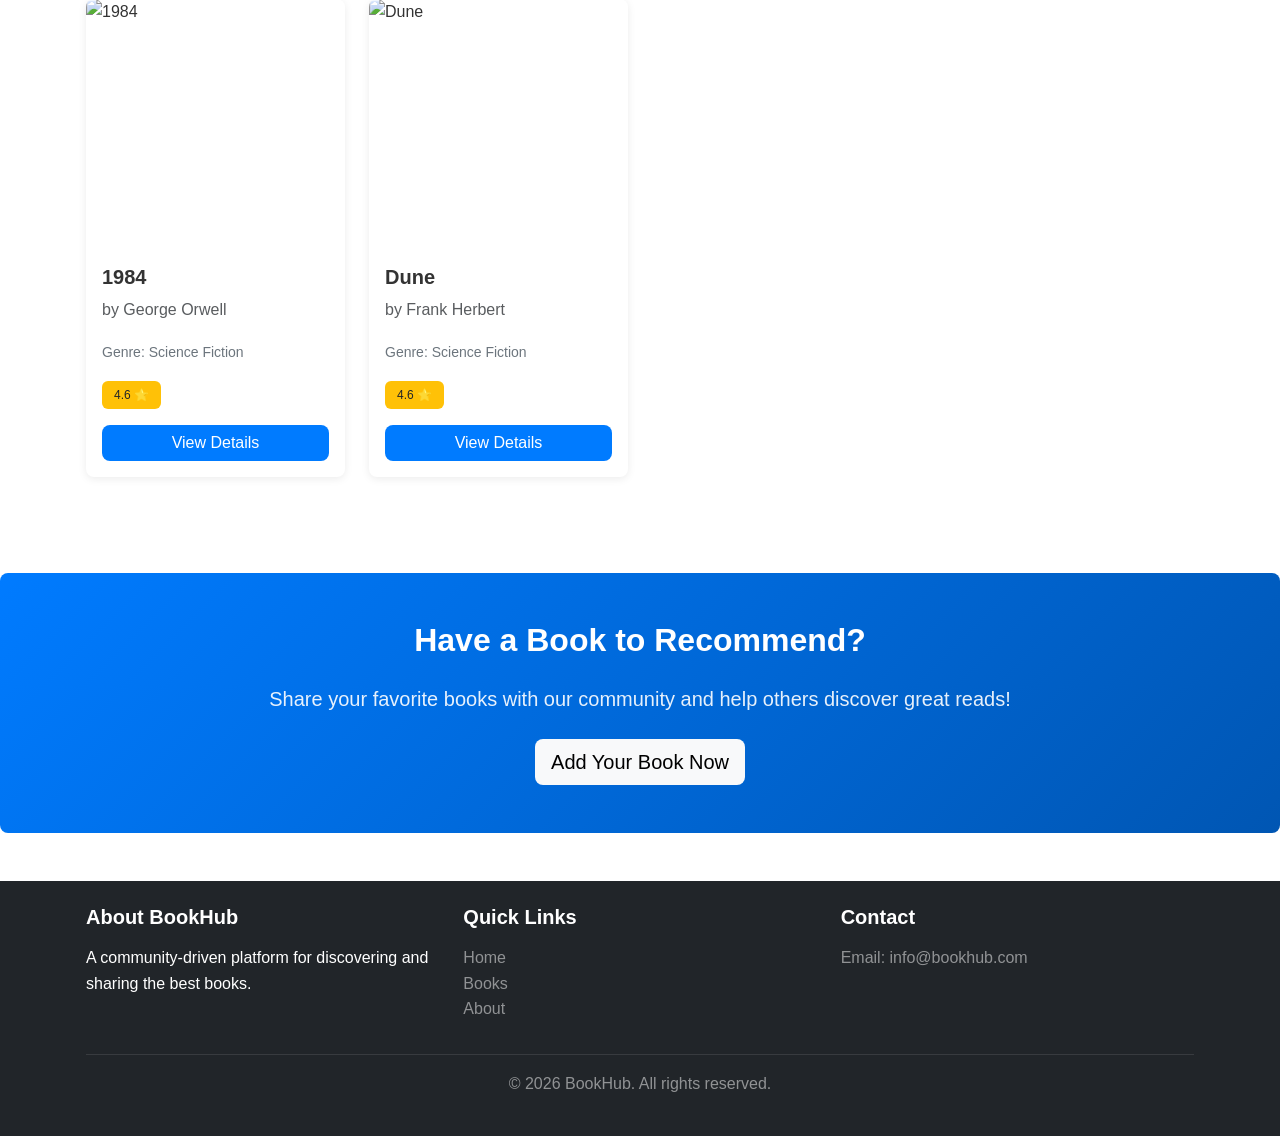
==== commit 92c6842e: "add dark theme" ====
--- a/index.html
+++ b/index.html
@@ -10,6 +10,13 @@
     <link href="https://cdnjs.cloudflare.com/ajax/libs/font-awesome/6.4.0/css/all.min.css" rel="stylesheet">
     <!-- Custom CSS -->
     <link rel="stylesheet" href="css/style.css">
+    <!-- Dark-mode: set theme before first paint to prevent flash -->
+    <script>
+        (function() {
+            const t = localStorage.getItem('theme') || 'light';
+            document.documentElement.setAttribute('data-theme', t);
+        })();
+    </script>
 </head>
 <body>
     <!-- Navigation Bar -->
@@ -41,6 +48,10 @@
                     <input class="form-control me-2" type="text" id="navSearchInput" placeholder="Search books...">
                     <button class="btn btn-primary" type="submit">Search</button>
                 </form>
+                <!-- Theme Toggle -->
+                <button class="theme-toggle-btn" id="themeToggleBtn" title="Toggle dark / light mode" aria-label="Toggle theme">
+                    <i class="fas fa-moon"></i>
+                </button>
             </div>
         </div>
     </nav>
@@ -120,6 +131,27 @@
     <script src="js/script.js"></script>
     <script src="js/chatbot.js"></script>
     <script>
+        // ── Theme toggle ──────────────────────────────────────────
+        (function() {
+            function applyTheme(theme) {
+                document.documentElement.setAttribute('data-theme', theme);
+                const icon = document.querySelector('#themeToggleBtn i');
+                if (icon) {
+                    icon.className = theme === 'dark' ? 'fas fa-sun' : 'fas fa-moon';
+                }
+            }
+            // Apply on load (after DOM ready)
+            document.addEventListener('DOMContentLoaded', function() {
+                applyTheme(localStorage.getItem('theme') || 'light');
+                document.getElementById('themeToggleBtn').addEventListener('click', function() {
+                    const next = document.documentElement.getAttribute('data-theme') === 'dark' ? 'light' : 'dark';
+                    localStorage.setItem('theme', next);
+                    applyTheme(next);
+                });
+            });
+        })();
+        // ─────────────────────────────────────────────────────────
+
         // Load featured and popular books on home page
         $(document).ready(function() {
             loadFeaturedBooks();
--- a/css/style.css
+++ b/css/style.css
@@ -8,6 +8,86 @@
     --dark-color: #343a40;
     --border-radius: 0.5rem;
     --transition: all 0.3s ease;
+
+    /* Light theme tokens */
+    --bg:           #ffffff;
+    --bg-alt:       #f8f9fa;
+    --surface:      #ffffff;
+    --text:         #333333;
+    --text-muted:   #6c757d;
+    --heading:      #111827;
+    --border:       #e0e0e0;
+    --input-bg:     #ffffff;
+    --input-text:   #333333;
+    --card-shadow:  rgba(0,0,0,0.08);
+    --card-shadow-hover: rgba(0,0,0,0.15);
+
+    /* Chatbot light tokens */
+    --cb-window:    #ffffff;
+    --cb-msgs:      #f8f9fb;
+    --cb-bot-bg:    #ffffff;
+    --cb-bot-text:  #333333;
+    --cb-qa-bg:     #ffffff;
+    --cb-qa-border: #eef0f5;
+    --cb-btn-bg:    #f8f9fb;
+    --cb-btn-border:#dde1e9;
+    --cb-btn-text:  #4a5568;
+    --cb-input-bg:  #f8f9fb;
+    --cb-input-brd: #dde1e9;
+    --cb-input-txt: #333333;
+}
+
+/* ─── Dark theme overrides ─── */
+[data-theme="dark"] {
+    --bg:           #0f1117;
+    --bg-alt:       #161b27;
+    --surface:      #1c2233;
+    --text:         #cbd5e1;
+    --text-muted:   #8892a4;
+    --heading:      #f1f5f9;
+    --border:       #2d3748;
+    --input-bg:     #1c2233;
+    --input-text:   #e2e8f0;
+    --card-shadow:  rgba(0,0,0,0.4);
+    --card-shadow-hover: rgba(0,0,0,0.55);
+
+    /* Chatbot dark tokens */
+    --cb-window:    #1c2233;
+    --cb-msgs:      #0f1117;
+    --cb-bot-bg:    #242d42;
+    --cb-bot-text:  #cbd5e1;
+    --cb-qa-bg:     #1c2233;
+    --cb-qa-border: #2d3748;
+    --cb-btn-bg:    #242d42;
+    --cb-btn-border:#3d4f6a;
+    --cb-btn-text:  #94a3b8;
+    --cb-input-bg:  #242d42;
+    --cb-input-brd: #3d4f6a;
+    --cb-input-txt: #e2e8f0;
+}
+
+/* ─── Global theme transitions ─── */
+body,
+.card,
+.navbar,
+.chatbot-window,
+.chatbot-messages,
+.chatbot-msg-bubble-bot,
+.chatbot-quick-actions,
+.chatbot-input-area,
+.chatbot-input,
+.chatbot-quick-btn,
+.form-control,
+.form-select,
+.modal-content,
+.modal-header,
+.nav-tabs,
+.nav-tabs .nav-link,
+footer {
+    transition: background-color 0.25s ease,
+                color 0.25s ease,
+                border-color 0.25s ease,
+                box-shadow 0.25s ease;
 }
 
 html,
@@ -17,8 +97,8 @@
 }
 
 body {
-    background-color: #ffffff;
-    color: #333;
+    background-color: var(--bg);
+    color: var(--text);
     line-height: 1.6;
 }
 
@@ -30,8 +110,78 @@
 h5,
 h6 {
     font-weight: 600;
-    color: #000;
-}
+    color: var(--heading);
+}
+
+/* ─── Theme Toggle Button ─── */
+.theme-toggle-btn {
+    background: none;
+    border: none;
+    color: rgba(255,255,255,0.78);
+    font-size: 1.1rem;
+    width: 38px;
+    height: 38px;
+    border-radius: 50%;
+    cursor: pointer;
+    display: flex;
+    align-items: center;
+    justify-content: center;
+    margin-left: 0.5rem;
+    transition: color 0.25s ease, background 0.25s ease, transform 0.25s ease;
+    flex-shrink: 0;
+}
+
+.theme-toggle-btn:hover {
+    color: var(--warning-color);
+    background: rgba(255,255,255,0.12);
+    transform: rotate(20deg) scale(1.1);
+}
+
+.theme-toggle-btn i {
+    transition: transform 0.4s ease;
+}
+
+/* ─── Dark-mode section backgrounds ─── */
+[data-theme="dark"] .bg-light,
+[data-theme="dark"] section.py-5.bg-light {
+    background-color: var(--bg-alt) !important;
+}
+
+[data-theme="dark"] .bg-dark {
+    background-color: #0a0d14 !important;
+}
+
+[data-theme="dark"] footer.bg-dark {
+    background-color: #0a0d14 !important;
+}
+
+/* ─── Dark-mode text helpers ─── */
+[data-theme="dark"] .text-muted,
+[data-theme="dark"] .card-text.text-muted {
+    color: var(--text-muted) !important;
+}
+
+[data-theme="dark"] .text-secondary {
+    color: var(--text-muted) !important;
+}
+
+/* ─── Dark-mode card header ─── */
+[data-theme="dark"] .card-header.bg-light {
+    background-color: var(--surface) !important;
+    border-color: var(--border) !important;
+}
+
+/* ─── Dark-mode about contact box ─── */
+[data-theme="dark"] .bg-light.p-5.rounded {
+    background-color: var(--bg-alt) !important;
+}
+
+/* ─── About / Contact text in dark ─── */
+[data-theme="dark"] .bg-light p,
+[data-theme="dark"] .bg-light strong {
+    color: var(--text);
+}
+
 
 a {
     color: var(--primary-color);
@@ -88,13 +238,15 @@
 /* Cards */
 .card {
     border: none;
-    box-shadow: 0 2px 8px rgba(0, 0, 0, 0.1);
+    box-shadow: 0 2px 8px var(--card-shadow);
     transition: var(--transition);
     border-radius: var(--border-radius);
+    background-color: var(--surface);
+    color: var(--text);
 }
 
 .card:hover {
-    box-shadow: 0 6px 16px rgba(0, 0, 0, 0.15);
+    box-shadow: 0 6px 16px var(--card-shadow-hover);
     transform: translateY(-4px);
 }
 
@@ -104,7 +256,7 @@
 }
 
 .book-card:hover {
-    box-shadow: 0 8px 20px rgba(0, 0, 0, 0.2);
+    box-shadow: 0 8px 20px var(--card-shadow-hover);
 }
 
 .book-cover {
@@ -150,19 +302,23 @@
 .form-control,
 .form-select {
     border-radius: var(--border-radius);
-    border: 1px solid #e0e0e0;
+    border: 1px solid var(--border);
+    background-color: var(--input-bg);
+    color: var(--input-text);
     transition: var(--transition);
 }
 
 .form-control:focus,
 .form-select:focus {
     border-color: var(--primary-color);
+    background-color: var(--input-bg);
+    color: var(--input-text);
     box-shadow: 0 0 0 0.2rem rgba(0, 123, 255, 0.25);
 }
 
 .form-label {
     font-weight: 500;
-    color: #333;
+    color: var(--text);
     margin-bottom: 0.5rem;
 }
 
@@ -314,26 +470,28 @@
 .modal-content {
     border-radius: var(--border-radius);
     border: none;
-    box-shadow: 0 5px 30px rgba(0, 0, 0, 0.3);
+    box-shadow: 0 5px 30px var(--card-shadow);
+    background-color: var(--surface);
+    color: var(--text);
 }
 
 .modal-header {
-    border-bottom: 1px solid #e0e0e0;
-    background-color: var(--light-color);
+    border-bottom: 1px solid var(--border);
+    background-color: var(--bg-alt);
 }
 
 .modal-title {
     font-weight: 600;
-    color: #333;
+    color: var(--heading);
 }
 
 /* Tabs */
 .nav-tabs {
-    border-bottom: 2px solid #e0e0e0;
+    border-bottom: 2px solid var(--border);
 }
 
 .nav-tabs .nav-link {
-    color: #666;
+    color: var(--text-muted);
     border: none;
     border-bottom: 3px solid transparent;
     transition: var(--transition);
@@ -358,16 +516,16 @@
 }
 
 ::-webkit-scrollbar-track {
-    background: #f1f1f1;
+    background: var(--bg-alt);
 }
 
 ::-webkit-scrollbar-thumb {
-    background: #888;
+    background: var(--border);
     border-radius: 4px;
 }
 
 ::-webkit-scrollbar-thumb:hover {
-    background: #555;
+    background: var(--primary-color);
 }
 
 /* Responsive Design */
@@ -658,16 +816,17 @@
     right: 28px;
     width: 380px;
     height: 520px;
-    background: #fff;
+    background: var(--cb-window);
     border-radius: 16px;
-    box-shadow: 0 12px 48px rgba(0, 0, 0, 0.18), 0 0 0 1px rgba(0, 0, 0, 0.04);
+    box-shadow: 0 12px 48px var(--card-shadow), 0 0 0 1px rgba(0, 0, 0, 0.06);
     z-index: 9998;
     display: flex;
     flex-direction: column;
     overflow: hidden;
     opacity: 0;
     transform: translateY(20px) scale(0.95);
-    transition: opacity 0.3s ease, transform 0.3s ease;
+    transition: opacity 0.3s ease, transform 0.3s ease,
+                background-color 0.25s ease, box-shadow 0.25s ease;
 }
 
 .chatbot-window-open {
@@ -770,7 +929,7 @@
     flex: 1;
     overflow-y: auto;
     padding: 18px 14px;
-    background: #f8f9fb;
+    background: var(--cb-msgs);
     display: flex;
     flex-direction: column;
     gap: 12px;
@@ -846,14 +1005,18 @@
 }
 
 .chatbot-msg-bubble-bot {
-    background: white;
-    color: #333;
+    background: var(--cb-bot-bg);
+    color: var(--cb-bot-text);
     border-bottom-left-radius: 4px;
     box-shadow: 0 1px 4px rgba(0, 0, 0, 0.06);
 }
 
 .chatbot-msg-bubble-bot strong {
     color: #0056b3;
+}
+
+[data-theme="dark"] .chatbot-msg-bubble-bot strong {
+    color: #60a5fa;
 }
 
 .chatbot-bullet {
@@ -905,8 +1068,8 @@
     gap: 6px;
     padding: 8px 14px;
     overflow-x: auto;
-    background: #fff;
-    border-top: 1px solid #eef0f5;
+    background: var(--cb-qa-bg);
+    border-top: 1px solid var(--cb-qa-border);
     flex-shrink: 0;
 }
 
@@ -918,9 +1081,9 @@
     flex-shrink: 0;
     padding: 5px 12px;
     border-radius: 20px;
-    border: 1px solid #dde1e9;
-    background: #f8f9fb;
-    color: #4a5568;
+    border: 1px solid var(--cb-btn-border);
+    background: var(--cb-btn-bg);
+    color: var(--cb-btn-text);
     font-size: 0.78rem;
     cursor: pointer;
     transition: all 0.2s ease;
@@ -939,8 +1102,8 @@
 /* Input Area */
 .chatbot-input-area {
     padding: 12px 14px;
-    background: #fff;
-    border-top: 1px solid #eef0f5;
+    background: var(--cb-window);
+    border-top: 1px solid var(--cb-qa-border);
     flex-shrink: 0;
 }
 
@@ -953,19 +1116,20 @@
 .chatbot-input {
     flex: 1;
     padding: 10px 16px;
-    border: 1.5px solid #dde1e9;
+    border: 1.5px solid var(--cb-input-brd);
     border-radius: 24px;
     font-size: 0.88rem;
     outline: none;
-    transition: border-color 0.2s ease, box-shadow 0.2s ease;
-    background: #f8f9fb;
-    color: #333;
+    transition: border-color 0.2s ease, box-shadow 0.2s ease,
+                background-color 0.25s ease, color 0.25s ease;
+    background: var(--cb-input-bg);
+    color: var(--cb-input-txt);
 }
 
 .chatbot-input:focus {
     border-color: #007bff;
     box-shadow: 0 0 0 3px rgba(0, 123, 255, 0.12);
-    background: #fff;
+    background: var(--cb-window);
 }
 
 .chatbot-input::placeholder {
